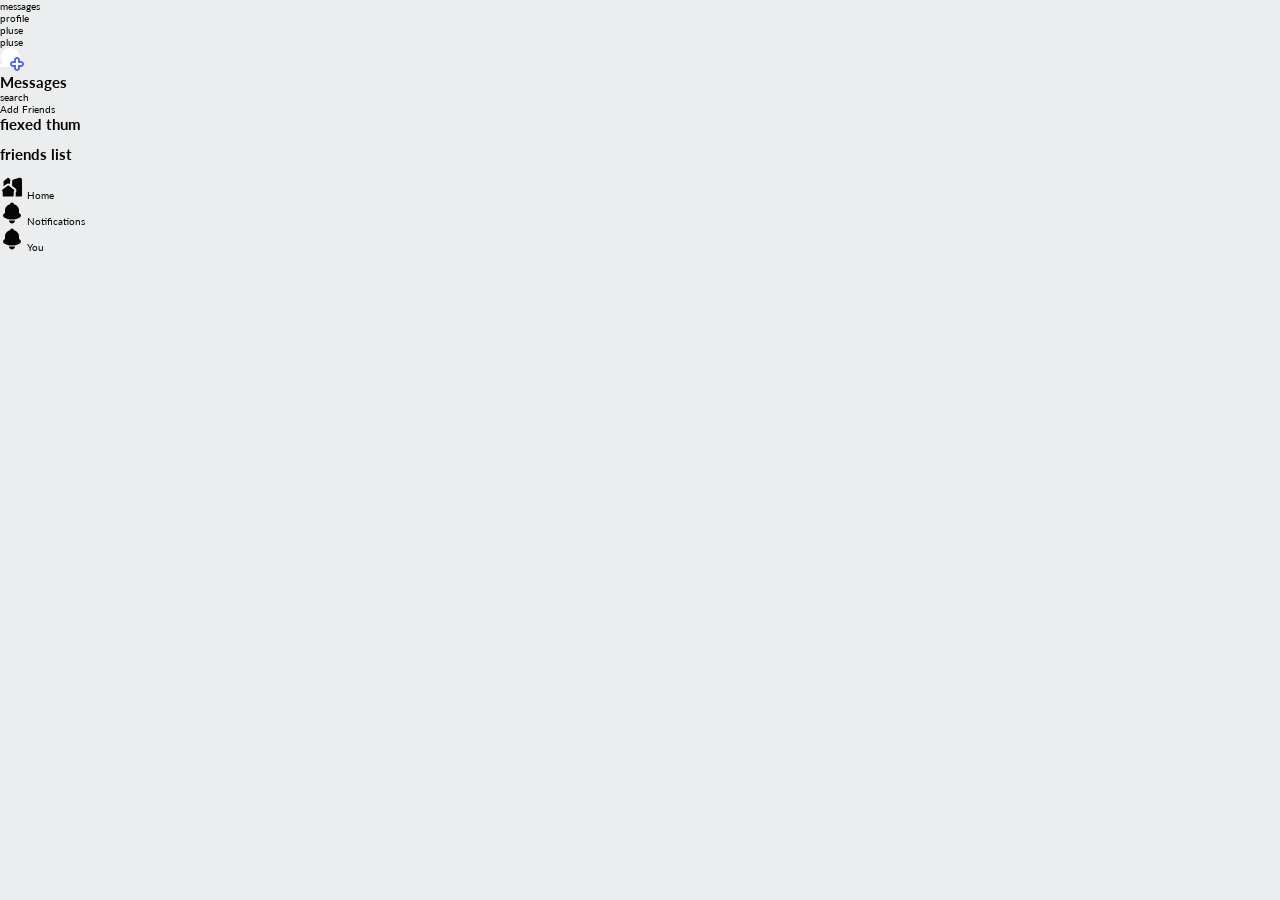
==== index.html @ 85ebe0e3 "file settings first setting" ====
<!DOCTYPE html>
<html lang="ko">
<head>
  <meta charset="UTF-8">
  <meta name="viewport" content="width=device-width, initial-scale=1.0">
  <title>Discord</title>
  <!-- script -->
  <script src="js/jquery-3.7.1.min.js"></script>
  <script src="js/jq_common.js" defer></script>
  <script src="js/js_index.js" defer></script>
  <!-- style -->
  <link rel="stylesheet" href="css/pages/index.css">
</head>
<body>
  <div id="wrap">
    <header>
      <nav>
        <ul>
          <li class="active"><a href="#"><span class="ir_wa">messages</span></a></li>
          <li class="alarm"><a href="#"><span class="ir_wa">profile</span></a></li>
          <li><a href="#"><span class="ir_wa">pluse</span></a></li>
          <li><a href="#"><span class="ir_wa">pluse</span></a></li>
        </ul>
        <div class="quick-menu"><img src="img/chat-plus.svg" alt="more chat"></div>
      </nav>
    </header>
    <main>
      <section class="title">
        <h1>Messages</h1>
        <ul>
          <li><a href="#"><span class="ir_wa">search</span></a></li>
          <li><a href="#"><span class="icon"></span>Add Friends</a></li>
        </ul>
      </section>
      <section class="fiexd-thum">
        <h2>fiexed thum</h2>
        <ul>
          <li>
            <a href="#">
              <img src="" alt="">
            </a>
          </li>
        </ul>
      </section>
      <section class="list">
        <h2>friends list</h2>
        <ul>
          <li>
            <a href="#">
              <div class="friend-info">
                <img src="" alt="">
                <span>
                  <span class="name"></span>
                  <span class="state"></span>
                </span>
              </div>
              <span class="time"></span>
            </a>
          </li>
        </ul>
      </section>
    </main>
    <div id="tabBar-include"></div>
  </div>
</body>
</html>
---- css/pages/index.css ----
@import url('../common/reset.css');
@import url('../common/tab-bar.css');
@import url('../container/index-contaienr.css');
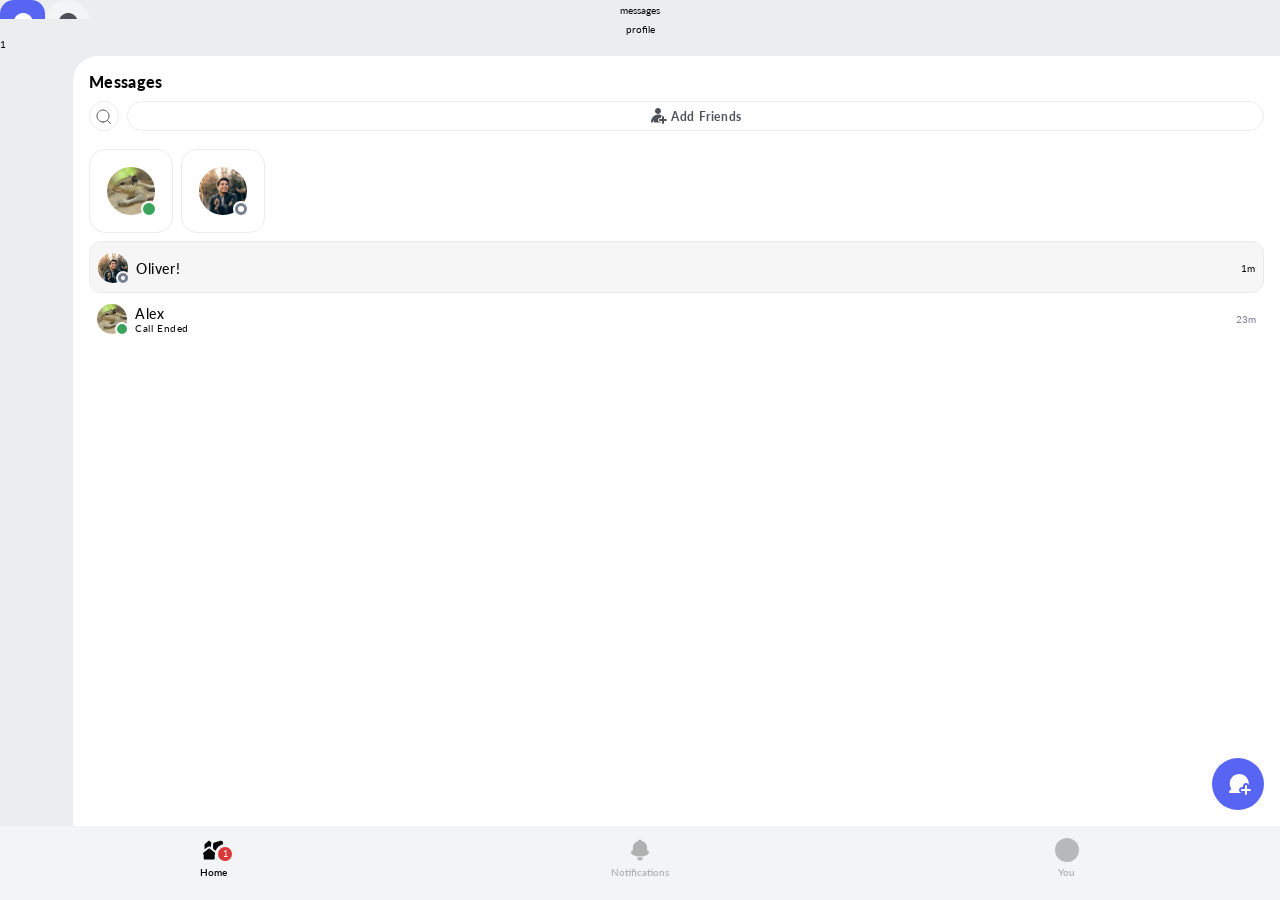
==== commit 4db6a21e: "home profile" ====
--- a/index.html
+++ b/index.html
@@ -1,29 +1,18 @@
 <!DOCTYPE html>
-<html lang="ko">
+<html lang="en">
 <head>
   <meta charset="UTF-8">
   <meta name="viewport" content="width=device-width, initial-scale=1.0">
   <title>Discord</title>
   <!-- script -->
   <script src="js/jquery-3.7.1.min.js"></script>
-  <script src="js/jq_common.js" defer></script>
   <script src="js/js_index.js" defer></script>
   <!-- style -->
   <link rel="stylesheet" href="css/pages/index.css">
 </head>
 <body>
   <div id="wrap">
-    <header>
-      <nav>
-        <ul>
-          <li class="active"><a href="#"><span class="ir_wa">messages</span></a></li>
-          <li class="alarm"><a href="#"><span class="ir_wa">profile</span></a></li>
-          <li><a href="#"><span class="ir_wa">pluse</span></a></li>
-          <li><a href="#"><span class="ir_wa">pluse</span></a></li>
-        </ul>
-        <div class="quick-menu"><img src="img/chat-plus.svg" alt="more chat"></div>
-      </nav>
-    </header>
+    <div id="header-include"></div>
     <main>
       <section class="title">
         <h1>Messages</h1>
@@ -35,32 +24,61 @@
       <section class="fiexd-thum">
         <h2>fiexed thum</h2>
         <ul>
+          <li class="active">
+            <a href="#">
+              <span class="profile-img">
+                <img src="img/profile1.png" alt="profile1">
+                <span class="badge"><span class="badge-inner"></span></span>
+              </span>
+            </a>
+          </li>
           <li>
             <a href="#">
-              <img src="" alt="">
+              <span class="profile-img">
+                <img src="img/profile2.png" alt="profile2">
+                <span class="badge"><span class="badge-inner"></span></span>
+              </span>
             </a>
           </li>
         </ul>
       </section>
-      <section class="list">
+      <section class="message-list">
         <h2>friends list</h2>
         <ul>
           <li>
             <a href="#">
-              <div class="friend-info">
-                <img src="" alt="">
-                <span>
-                  <span class="name"></span>
-                  <span class="state"></span>
+              <div class="friends-info">
+                <span class="thum">
+                  <img src="img/profile2.png" alt="profile2">
+                  <span class="badge"><span class="badge-inner"></span></span>
+                </span>
+                <span class="name">
+                  <strong>Oliver!</strong>
                 </span>
               </div>
-              <span class="time"></span>
+              <span class="time">1m</span>
+            </a>
+          </li>
+          <li class="active">
+            <a href="#">
+              <div class="friends-info">
+                <span class="thum">
+                  <img src="img/profile1.png" alt="profile1">
+                  <span class="badge"><span class="badge-inner"></span></span>
+                </span>
+                <span class="name">
+                  <strong>Alex</strong>
+                  Call Ended
+                </span>
+              </div>
+              <span class="time">23m</span>
             </a>
           </li>
         </ul>
       </section>
     </main>
+    <div class="quick-menu"><img src="img/chat-plus.svg" alt="more chat"></div>
     <div id="tabBar-include"></div>
-  </div>
+    </div>
 </body>
 </html>
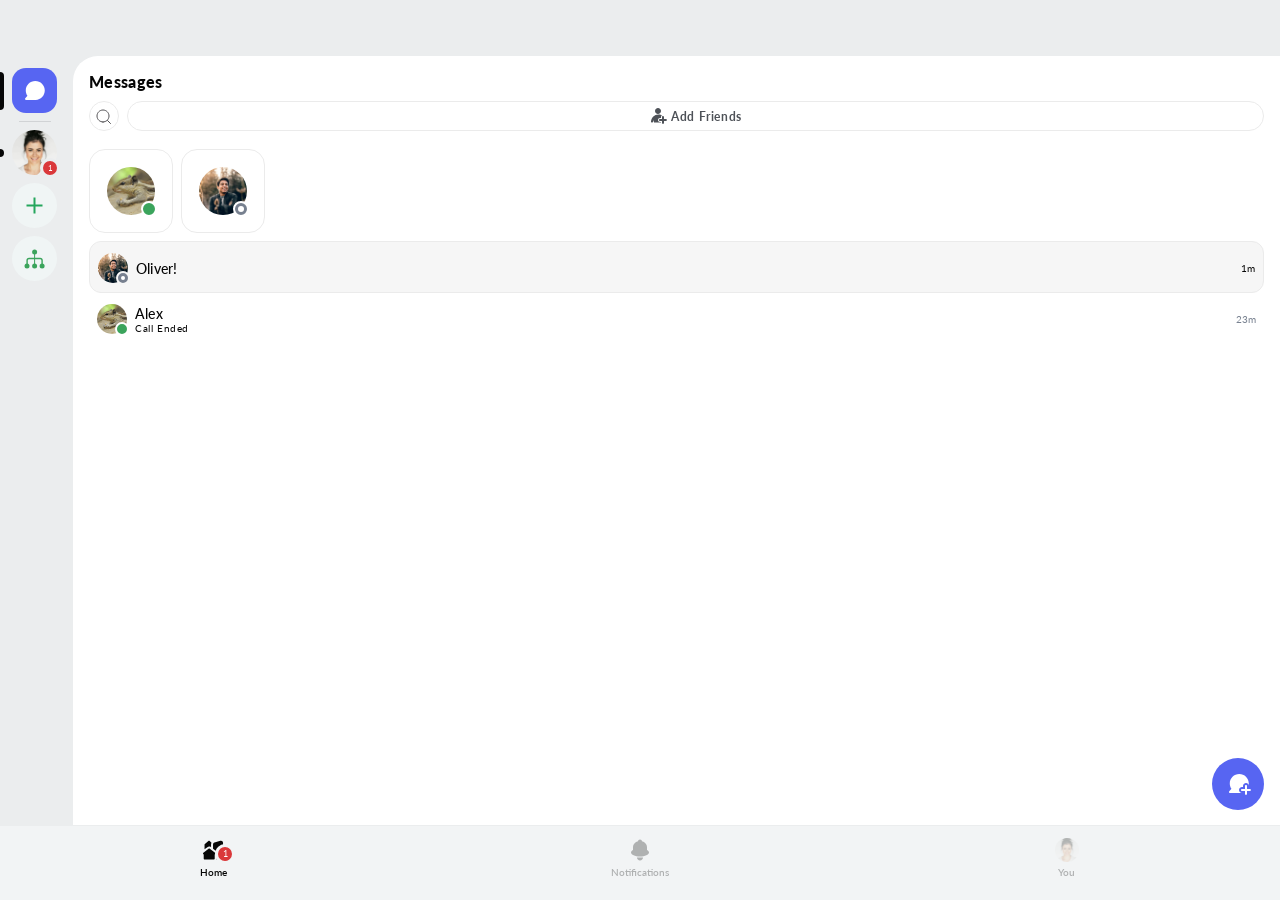
==== commit 8582f4c5: "tab" ====
--- a/index.html
+++ b/index.html
@@ -77,7 +77,7 @@
         </ul>
       </section>
     </main>
-    <div class="quick-menu"><img src="img/chat-plus.svg" alt="more chat"></div>
+    <button class="quick-menu"><img src="img/chat-plus.svg" alt="more chat"></button>
     <div id="tabBar-include"></div>
     </div>
 </body>
--- a/css/pages/index.css
+++ b/css/pages/index.css
@@ -1,3 +1,4 @@
 @import url('../common/reset.css');
 @import url('../common/tab-bar.css');
-@import url('../container/index-contaienr.css');+@import url('../common/header.css');
+@import url('../container/index-container.css');
